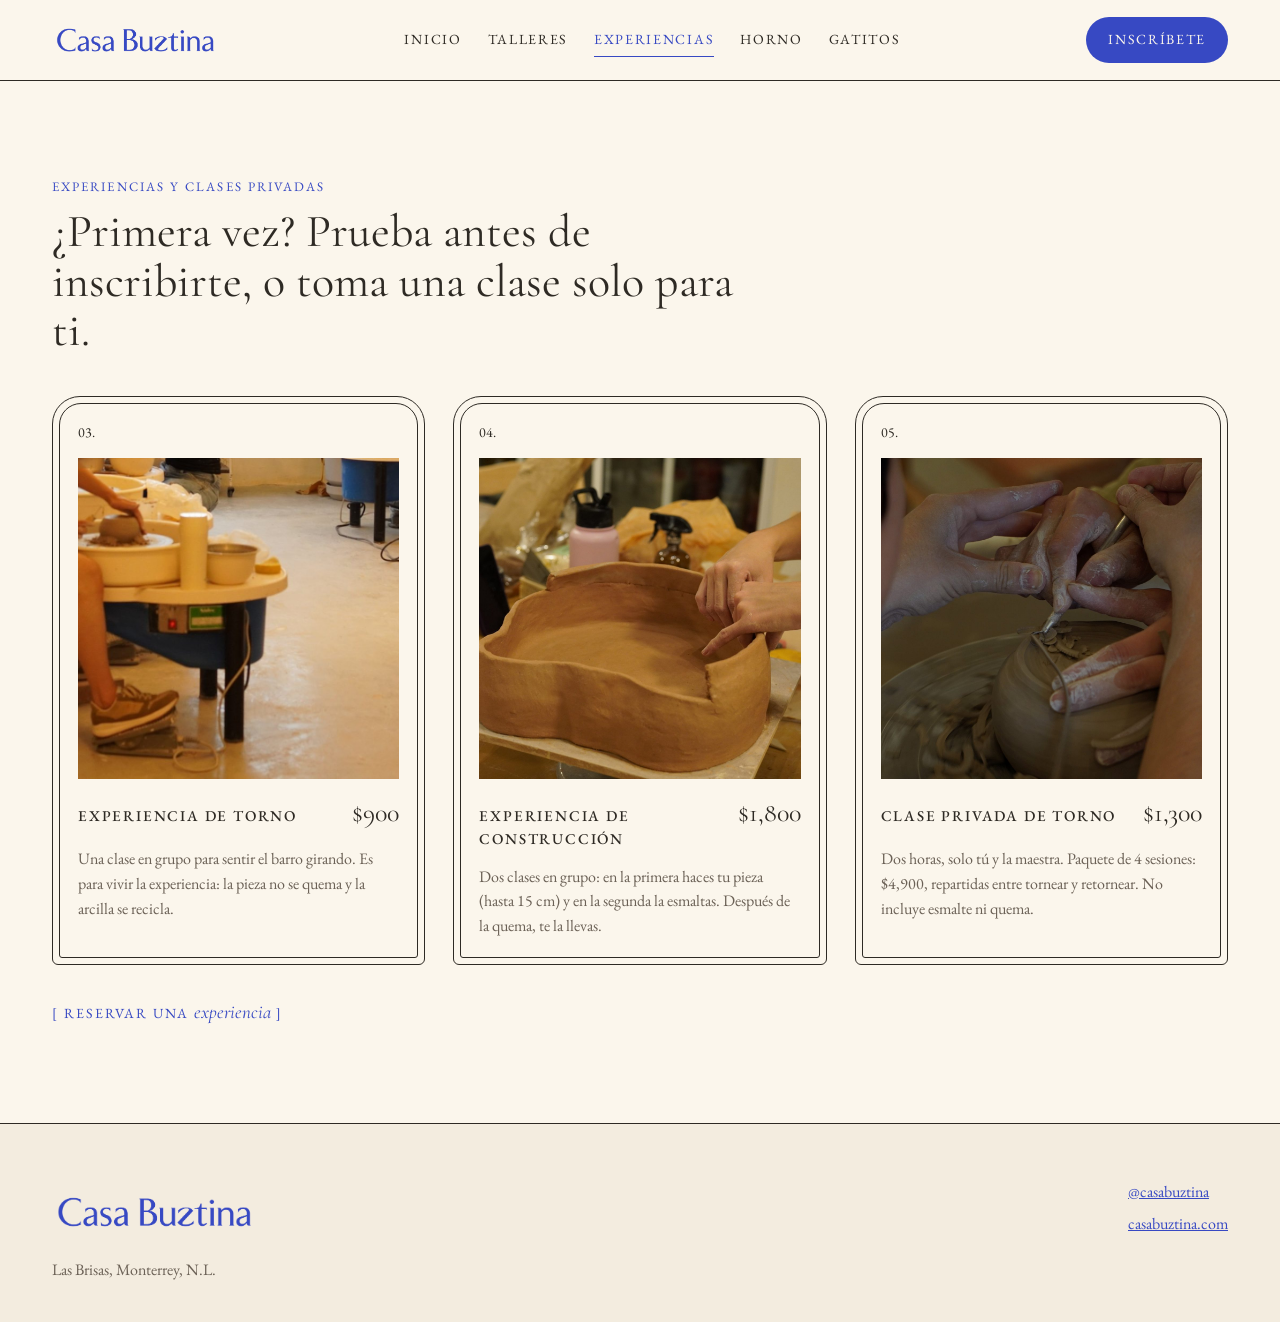
==== experiencias.html @ b19e6d06 "Sitio de varias páginas con menú: Inicio, Talleres, Experiencias, Horno y Gatitos Co-Authored-By: Cl" ====
<!doctype html>
<html lang="es">
<head>
<meta charset="utf-8">
<meta name="viewport" content="width=device-width, initial-scale=1">
<title>Experiencias y clases privadas · Casa Buztina</title>
<meta name="description" content="Experiencia de torno, experiencia de construcción manual y clases privadas de torno en Casa Buztina.">
<meta property="og:title" content="Experiencias y clases privadas · Casa Buztina">
<meta property="og:description" content="Experiencia de torno, experiencia de construcción manual y clases privadas de torno en Casa Buztina.">
<meta property="og:image" content="assets/hero-entrada.jpg">
<link rel="icon" href="assets/logo.png">
<link rel="preconnect" href="https://fonts.googleapis.com">
<link href="https://fonts.googleapis.com/css2?family=Cormorant+Garamond:ital,wght@0,400;0,500;1,400;1,500&amp;family=EB+Garamond:ital,wght@0,400;0,500;1,400&amp;display=swap" rel="stylesheet">
<link rel="stylesheet" href="assets/sitio.css">
<script src="assets/sitio.js" defer></script>
</head>
<body>
<div class="pagina">
<header class="cabecera">
<div class="cabecera-in">
<a href="index.html" aria-label="Casa Buztina, inicio" class="logo"><img src="assets/logo.png" alt="Casa Buztina" style="height: 52px; width: auto"></a>
<nav id="menu" aria-label="Menú principal">
<a href="index.html">Inicio</a>
<a href="talleres.html">Talleres</a>
<a href="experiencias.html" aria-current="page">Experiencias</a>
<a href="horno.html">Horno</a>
<a href="gatitos.html">Gatitos</a>
</nav>
<div class="acciones">
<a href="https://instagram.com/casabuztina" data-wa="Hola, me gustaría inscribirme a un taller en Casa Buztina." target="_blank" rel="noopener" style="background: #3749C3; color: #FBF6EC; text-decoration: none; padding: 12px 22px; border-radius: 999px; min-height: 44px; box-sizing: border-box; display: inline-flex; align-items: center">Inscríbete</a>
<button type="button" class="menu-btn" aria-expanded="false" aria-controls="menu" aria-label="Abrir menú"><svg width="22" height="22" viewBox="0 0 22 22" fill="none" stroke="currentColor" stroke-width="1.6" aria-hidden="true"><path d="M3 6h16M3 11h16M3 16h16"></path></svg></button>
</div>
</div>
</header>
<main>
<section id="experiencias" style="max-width: 1240px; margin: 0 auto; padding: 96px 32px; box-sizing: border-box">
<h1 style="margin: 0 0 10px; font-size: 13px; letter-spacing: 0.16em; text-transform: uppercase; color: #3749C3; font-weight: 400">Experiencias y clases privadas</h1>
<h2 style="margin: 0 0 40px; max-width: 720px; font-family: 'Cormorant Garamond', Georgia, serif; font-weight: 400; font-size: 46px; line-height: 1.08">¿Primera vez? Prueba antes de inscribirte, o toma una clase solo para ti.</h2>
<div style="display: grid; grid-template-columns: repeat(auto-fit, minmax(280px, 1fr)); gap: 28px">

<article style="border: 1px solid #2E2A24; border-radius: 28px 28px 6px 6px; padding: 6px">
<div style="border: 1px solid #2E2A24; border-radius: 22px 22px 3px 3px; padding: 18px; display: flex; flex-direction: column; gap: 14px; height: 100%; box-sizing: border-box">
<p style="margin: 0; font-size: 14px">03.</p>
<img src="assets/tornos-clase.jpg" alt="Alumna trabajando en el torno" style="width: 100%; aspect-ratio: 1 / 1; object-fit: cover">
<div style="display: flex; justify-content: space-between; align-items: baseline; gap: 12px">
<h3 style="margin: 0; font-size: 15px; font-weight: 500; letter-spacing: 0.12em; text-transform: uppercase">Experiencia de torno</h3>
<p style="margin: 0; font-family: 'Cormorant Garamond', serif; font-size: 26px; white-space: nowrap">$900</p>
</div>
<p style="margin: 0; font-size: 16px; color: #6B6156">Una clase en grupo para sentir el barro girando. Es para vivir la experiencia: la pieza no se quema y la arcilla se recicla.</p>
</div>
</article>

<article style="border: 1px solid #2E2A24; border-radius: 28px 28px 6px 6px; padding: 6px">
<div style="border: 1px solid #2E2A24; border-radius: 22px 22px 3px 3px; padding: 18px; display: flex; flex-direction: column; gap: 14px; height: 100%; box-sizing: border-box">
<p style="margin: 0; font-size: 14px">04.</p>
<img src="assets/manual-ondulada.jpg" alt="Manos dando forma a una pieza de barro rojo con paredes onduladas" style="width: 100%; aspect-ratio: 1 / 1; object-fit: cover">
<div style="display: flex; justify-content: space-between; align-items: baseline; gap: 12px">
<h3 style="margin: 0; font-size: 15px; font-weight: 500; letter-spacing: 0.12em; text-transform: uppercase">Experiencia de construcción</h3>
<p style="margin: 0; font-family: 'Cormorant Garamond', serif; font-size: 26px; white-space: nowrap">$1,800</p>
</div>
<p style="margin: 0; font-size: 16px; color: #6B6156">Dos clases en grupo: en la primera haces tu pieza (hasta 15 cm) y en la segunda la esmaltas. Después de la quema, te la llevas.</p>
</div>
</article>

<article style="border: 1px solid #2E2A24; border-radius: 28px 28px 6px 6px; padding: 6px">
<div style="border: 1px solid #2E2A24; border-radius: 22px 22px 3px 3px; padding: 18px; display: flex; flex-direction: column; gap: 14px; height: 100%; box-sizing: border-box">
<p style="margin: 0; font-size: 14px">05.</p>
<img src="assets/retorneado.jpg" alt="Manos retorneando una pieza en el torno" style="width: 100%; aspect-ratio: 1 / 1; object-fit: cover">
<div style="display: flex; justify-content: space-between; align-items: baseline; gap: 12px">
<h3 style="margin: 0; font-size: 15px; font-weight: 500; letter-spacing: 0.12em; text-transform: uppercase">Clase privada de torno</h3>
<p style="margin: 0; font-family: 'Cormorant Garamond', serif; font-size: 26px; white-space: nowrap">$1,300</p>
</div>
<p style="margin: 0; font-size: 16px; color: #6B6156">Dos horas, solo tú y la maestra. Paquete de 4 sesiones: $4,900, repartidas entre tornear y retornear. No incluye esmalte ni quema.</p>
</div>
</article>
</div>
<a href="https://instagram.com/casabuztina" data-wa="Hola, me gustaría reservar una experiencia en Casa Buztina." target="_blank" rel="noopener" style="display: inline-block; margin-top: 32px; font-size: 14px; letter-spacing: 0.14em; text-transform: uppercase; text-decoration: none">[ Reservar una <span style="font-family: 'Cormorant Garamond', serif; font-style: italic; text-transform: none; letter-spacing: 0; font-size: 19px">experiencia</span> ]</a>
</section>
</main>
<footer style="border-top: 1px solid #2E2A24; background: #F3ECDF">
<div style="max-width: 1240px; margin: 0 auto; padding: 56px 32px 40px; box-sizing: border-box; display: flex; flex-wrap: wrap; justify-content: space-between; gap: 32px 48px">
<div style="display: flex; flex-direction: column; gap: 14px; max-width: 360px">
<img src="assets/logo.png" alt="Casa Buztina" style="height: 64px; width: auto; align-self: flex-start">
<p id="direccion" style="margin: 0; font-size: 16px; color: #6B6156" hidden></p>
</div>
<div style="display: flex; flex-direction: column; gap: 8px; font-size: 16px">
<a href="https://instagram.com/casabuztina">@casabuztina</a>
<a href="https://casabuztina.com">casabuztina.com</a>
</div>
</div>
</footer>
</div>
</body>
</html>
---- assets/sitio.css ----
/* Casa Buztina · estilos compartidos */
html{scroll-behavior:smooth}
@media (prefers-reduced-motion: reduce){html{scroll-behavior:auto}}
body{margin:0;background:#FBF6EC;color:#2E2A24;font-family:"EB Garamond",Georgia,serif}
a{color:#3749C3}a:hover{color:#26348F}
img{display:block}
a:focus-visible,button:focus-visible{outline:2px solid #3749C3;outline-offset:3px}
.pagina{background:#FBF6EC;color:#2E2A24;font-size:18px;line-height:1.55}

/* Cabecera y menú */
.cabecera{border-bottom:1px solid #2E2A24;background:#FBF6EC;position:sticky;top:0;z-index:10}
.cabecera-in{max-width:1240px;margin:0 auto;padding:14px 32px;display:flex;flex-wrap:wrap;align-items:center;justify-content:space-between;gap:16px 32px;box-sizing:border-box}
.logo{display:block}
#menu{display:flex;flex-wrap:wrap;gap:6px 26px;font-size:14px;letter-spacing:.12em;text-transform:uppercase}
#menu a{color:#2E2A24;text-decoration:none;padding:6px 0;border-bottom:1px solid transparent}
#menu a:hover{border-bottom-color:#2E2A24}
#menu a[aria-current="page"]{color:#3749C3;border-bottom-color:#3749C3}
.acciones{display:flex;align-items:center;gap:12px;font-size:14px;letter-spacing:.12em;text-transform:uppercase}
.acciones>a{background:#3749C3;color:#FBF6EC;text-decoration:none;padding:12px 22px;border-radius:999px;min-height:44px;box-sizing:border-box;display:inline-flex;align-items:center}
.acciones>a:hover{background:#26348F;color:#FBF6EC}
.menu-btn{display:none;appearance:none;background:none;border:1px solid #2E2A24;border-radius:999px;width:44px;height:44px;align-items:center;justify-content:center;color:#2E2A24;cursor:pointer}

/* Carruseles */
.solo-movil{display:none!important}
.servicios{display:grid;grid-template-columns:repeat(3,minmax(0,1fr));gap:24px}

@media (max-width: 900px){
  .servicios{grid-template-columns:repeat(2,minmax(0,1fr))}
}
@media (max-width: 640px){
  .cabecera-in{padding:10px 20px;gap:8px 10px;flex-wrap:wrap}
  .logo{flex:1 1 auto}
  .logo img{height:40px!important}
  .menu-btn{display:inline-flex}
  .acciones>a{padding:10px 16px;font-size:13px}
  #menu{display:none;order:3;width:100%;flex-direction:column;gap:0;padding-bottom:8px}
  #menu.abierto{display:flex}
  #menu a{padding:14px 0;border-bottom:none;border-top:1px solid #D8CDBB}
  #menu a[aria-current="page"]{border-bottom:none}
  .solo-escritorio{display:none!important}
  .solo-movil{display:flex!important}
  .servicios,.gatos{display:flex!important;overflow-x:auto;scroll-snap-type:x mandatory;gap:14px!important;margin:0 -32px;padding:0 32px 10px;scroll-padding:0 32px}
  .servicios>article{flex:0 0 82%;scroll-snap-align:start}
  .gatos>figure{flex:0 0 70%;scroll-snap-align:start}
  #inicio h1{font-size:32px!important}
  h2{font-size:34px!important}
  section [style*="rgba(30,26,22,0.72)"]{padding:24px!important}
}
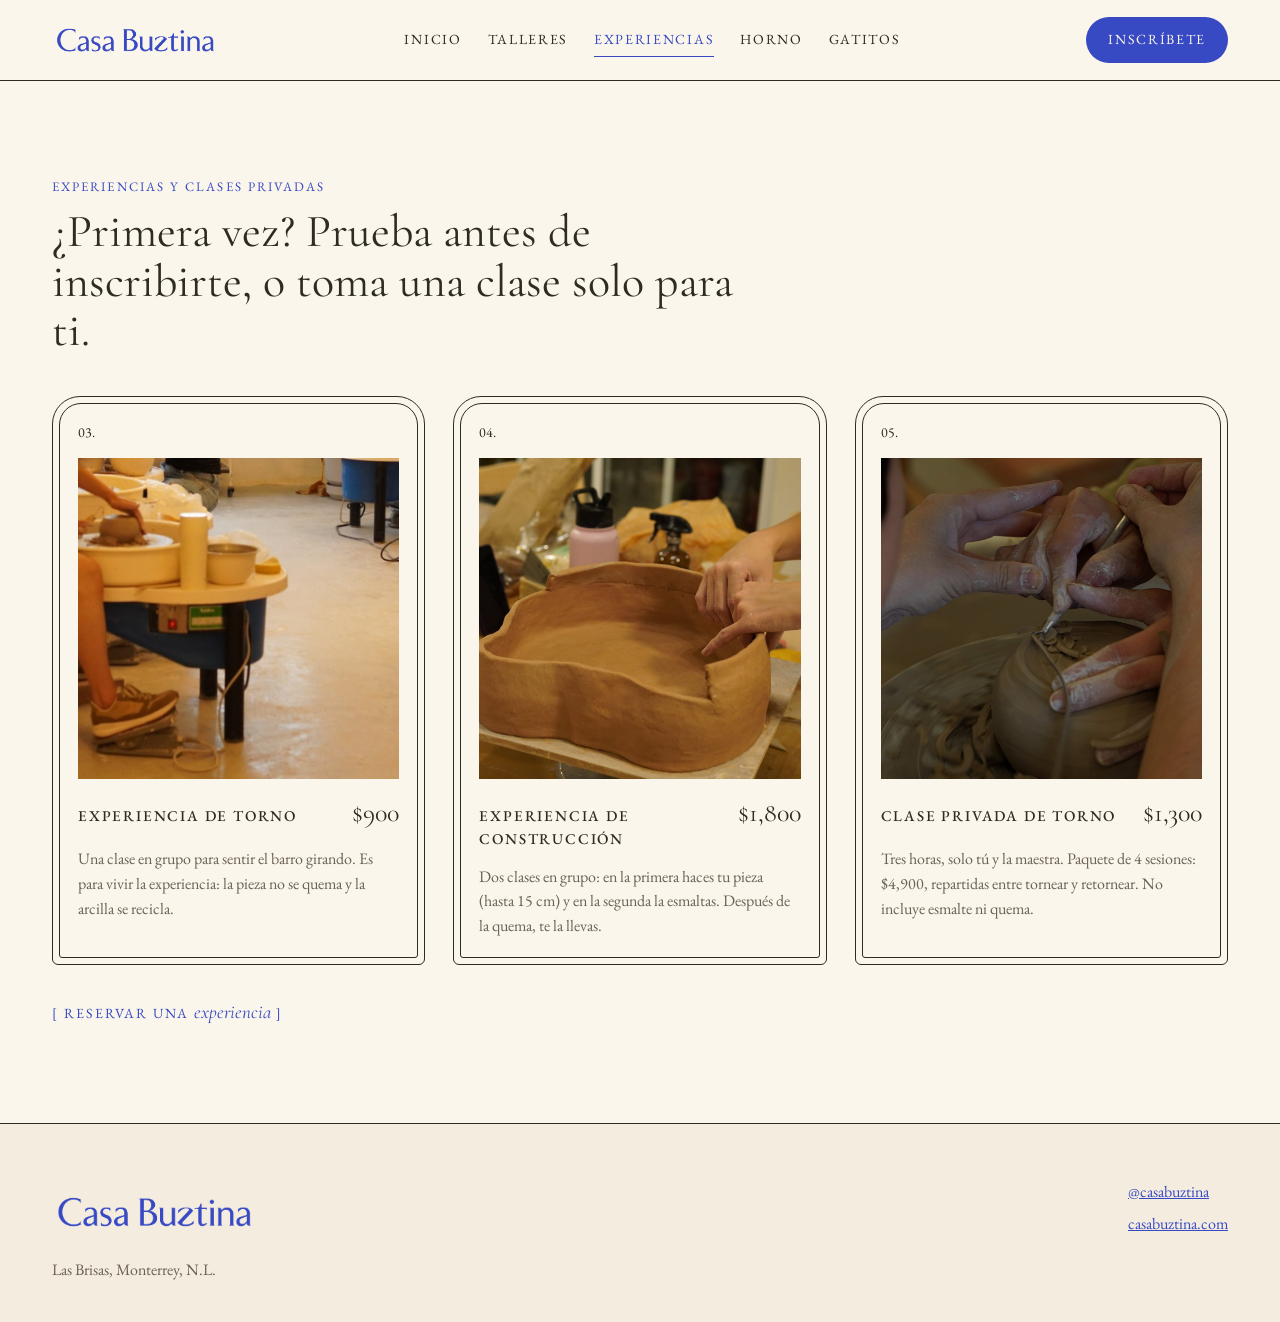
==== commit 4f86504b: "Clase privada de torno: 3 horas Co-Authored-By: Claude Opus 5.5 <noreply@anthropic.com> Claude-Sessi" ====
--- a/experiencias.html
+++ b/experiencias.html
@@ -27,7 +27,7 @@
 <a href="gatitos.html">Gatitos</a>
 </nav>
 <div class="acciones">
-<a href="https://instagram.com/casabuztina" data-wa="Hola, me gustaría inscribirme a un taller en Casa Buztina." target="_blank" rel="noopener" style="background: #3749C3; color: #FBF6EC; text-decoration: none; padding: 12px 22px; border-radius: 999px; min-height: 44px; box-sizing: border-box; display: inline-flex; align-items: center">Inscríbete</a>
+<a href="talleres.html#talleres">Inscríbete</a>
 <button type="button" class="menu-btn" aria-expanded="false" aria-controls="menu" aria-label="Abrir menú"><svg width="22" height="22" viewBox="0 0 22 22" fill="none" stroke="currentColor" stroke-width="1.6" aria-hidden="true"><path d="M3 6h16M3 11h16M3 16h16"></path></svg></button>
 </div>
 </div>
@@ -70,7 +70,7 @@
 <h3 style="margin: 0; font-size: 15px; font-weight: 500; letter-spacing: 0.12em; text-transform: uppercase">Clase privada de torno</h3>
 <p style="margin: 0; font-family: 'Cormorant Garamond', serif; font-size: 26px; white-space: nowrap">$1,300</p>
 </div>
-<p style="margin: 0; font-size: 16px; color: #6B6156">Dos horas, solo tú y la maestra. Paquete de 4 sesiones: $4,900, repartidas entre tornear y retornear. No incluye esmalte ni quema.</p>
+<p style="margin: 0; font-size: 16px; color: #6B6156">Tres horas, solo tú y la maestra. Paquete de 4 sesiones: $4,900, repartidas entre tornear y retornear. No incluye esmalte ni quema.</p>
 </div>
 </article>
 </div>
--- a/assets/sitio.css
+++ b/assets/sitio.css
@@ -46,3 +46,23 @@
   h2{font-size:34px!important}
   section [style*="rgba(30,26,22,0.72)"]{padding:24px!important}
 }
+
+/* Paquetes desplegables en las tarjetas de talleres */
+.paquetes{margin-top:auto;border-top:1px solid #2E2A24;padding-top:6px}
+.paquetes summary{list-style:none;cursor:pointer;min-height:44px;display:flex;align-items:center;justify-content:space-between;gap:8px;font-size:14px;letter-spacing:.14em;text-transform:uppercase;color:#3749C3}
+.paquetes summary::-webkit-details-marker{display:none}
+.paquetes summary::after{content:"+";font-size:24px;line-height:1;letter-spacing:0}
+.paquetes[open] summary::after{content:"–"}
+.paquetes ul{list-style:none;margin:4px 0 0;padding:0}
+.paquetes li{display:grid;grid-template-columns:minmax(0,1fr) auto auto;align-items:center;gap:12px;padding:12px 0;border-top:1px solid #D8CDBB}
+.paquetes li b{font-weight:500}
+.paquetes .semanas{color:#6B6156}
+.paquetes .semanas::before{content:"· "}
+.paquetes .precio{font-family:"Cormorant Garamond",Georgia,serif;font-size:22px;white-space:nowrap}
+.pagar{background:#3749C3;color:#FBF6EC;text-decoration:none;border-radius:999px;padding:10px 18px;min-height:44px;box-sizing:border-box;display:inline-flex;align-items:center;font-size:13px;letter-spacing:.12em;text-transform:uppercase}
+.pagar:hover{background:#26348F;color:#FBF6EC}
+.nota-pago{margin:8px 0 0;font-size:14px;color:#6B6156}
+@media (max-width: 640px){
+  .paquetes .semanas{display:block;font-size:15px}
+  .paquetes .semanas::before{content:none}
+}
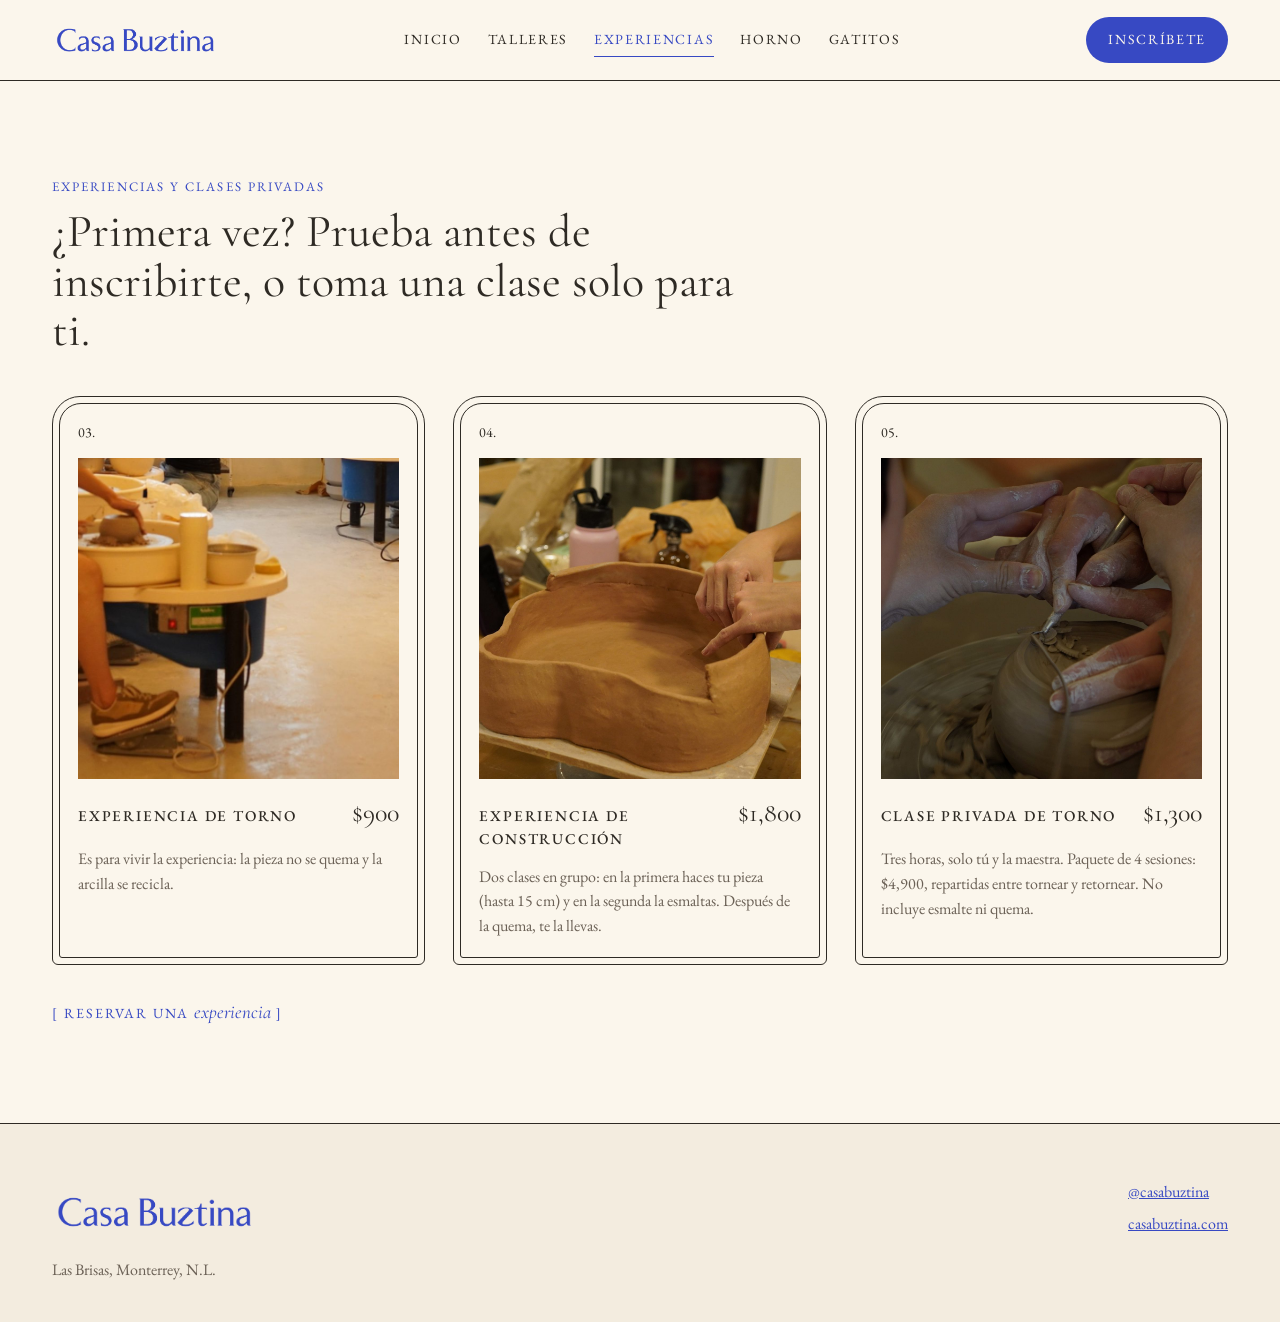
==== commit 8b5016a7: "Quitar frase de la experiencia de torno Co-Authored-By: Claude Opus 5.5 <noreply@anthropic.com> Clau" ====
--- a/experiencias.html
+++ b/experiencias.html
@@ -46,7 +46,7 @@
 <h3 style="margin: 0; font-size: 15px; font-weight: 500; letter-spacing: 0.12em; text-transform: uppercase">Experiencia de torno</h3>
 <p style="margin: 0; font-family: 'Cormorant Garamond', serif; font-size: 26px; white-space: nowrap">$900</p>
 </div>
-<p style="margin: 0; font-size: 16px; color: #6B6156">Una clase en grupo para sentir el barro girando. Es para vivir la experiencia: la pieza no se quema y la arcilla se recicla.</p>
+<p style="margin: 0; font-size: 16px; color: #6B6156">Es para vivir la experiencia: la pieza no se quema y la arcilla se recicla.</p>
 </div>
 </article>
 
